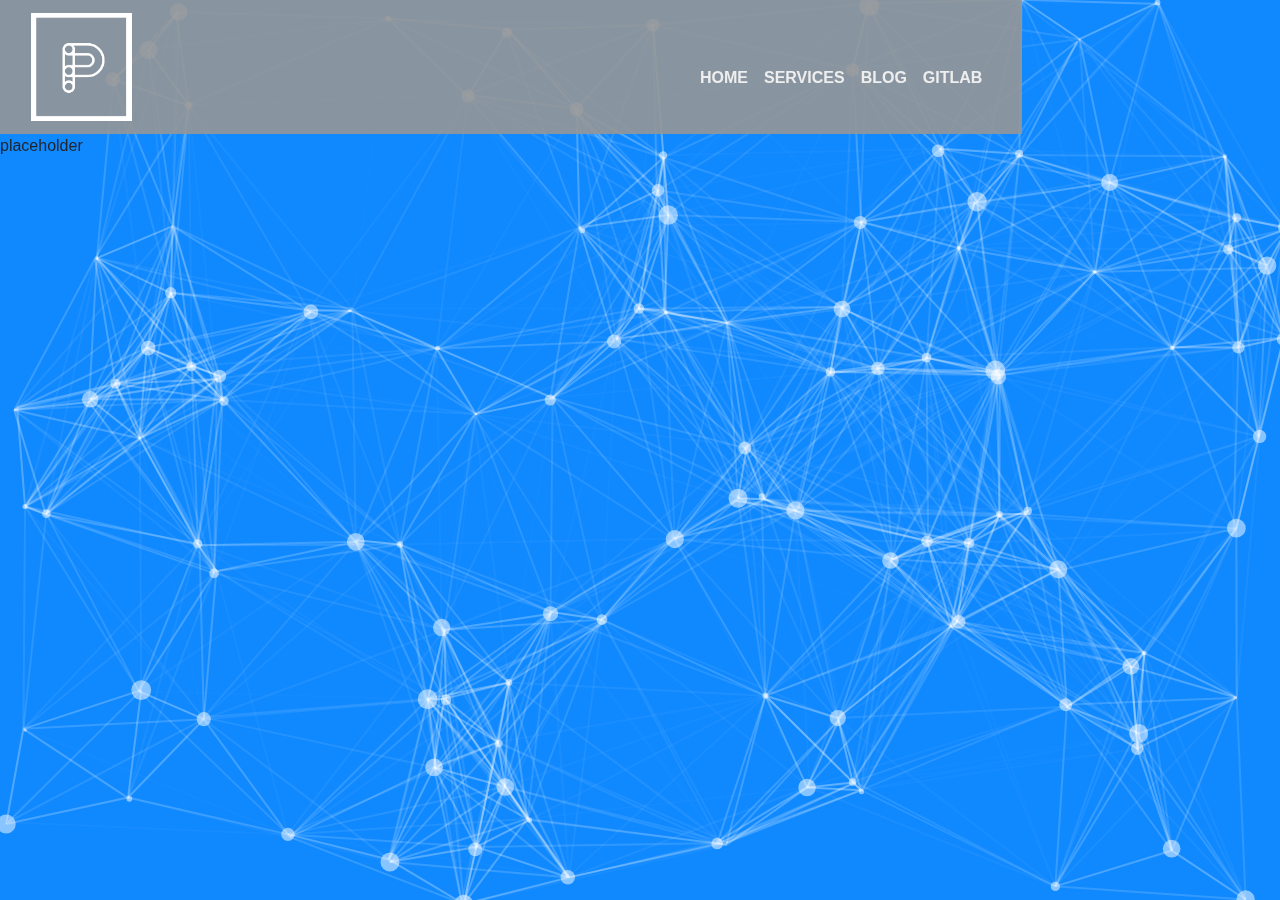
==== index.html @ f6a4468e "added particle effect, touched up Navbar sizing and style" ====
<!doctype html>
<html lang="en">
    <head>
    <!-- Required meta tags -->
        <meta charset="utf-8">
        <meta name="viewport" content="width=device-width, initial-scale=1, shrink-to-fit=no">

        <link rel="icon" type="image/png" href="/favicon.png"/>

        <!-- Bootstrap CSS -->
        <link rel="stylesheet" href="/css/bootstrap.min.css">

        <link rel="stylesheet" href="/css/particles.css">
        <link rel="stylesheet" href="/css/global.css">
        <link rel="stylesheet" href="/css/navbar.css">

        <title>Parashar.Dev</title>
    </head>
    <body>

        <div id="content">
            <div id="particles-js"></div>
            <div id="overlay" class="container-fluid">
                <header id="navbar_wrapper" class="row no-gutters">
                    <!-- will load common header with js $().load() method -->
                </header>
                <p>placeholder</p>
            </div>
            
            
            <!--[if lt IE 7]>
                <p>You are using an <strong>outdated</strong> browser. Please upgrade your browser to improve your experience.</p>
            <![endif]-->
        </div>
        <div id="footer_wrapper">
            <!-- will load common footer with js $().load() method -->
        </div>

        <!-- Optional JavaScript -->
        <!-- jQuery first, then Bootstrap JS -->
        <script src="/js/jquery.min.js"></script>
        <script src="/js/bootstrap.bundle.min.js"></script>
        <script src="/js/particles.min.js"></script>
        <script src="/js/all.min.js"></script>
        <script src="/js/index.js"></script>
    </body>
</html>
---- css/particles.css ----
#particles-js {
  background-color: #1089ff;
  position: fixed;
  top: 0;
  right: 0%;
  bottom: 0;
  left: 0;
  z-index: 0;
}
#overlay {
  position: relative;
  padding: 0px;
}
---- css/global.css ----
.bg-grey {
    background-color: rgba(150,150,150, 0.9);;
}
---- css/navbar.css ----
.navbar-img {
    content:url("/img/white_logo_transparent_background.png");
    width: 85%;
    height: 100%;
}

nav ul li a {
    color: #eeeeee;
}

nav ul li a:hover {
    color: #e5e5e5;
}

nav ul li a,
nav ul li a:after,
nav ul li a:before {
  transition: all .5s;
}

nav.stroke ul li a,
nav.fill ul li a {
  position: relative;
}
nav.stroke ul li a:after,
nav.fill ul li a:after {
  position: absolute;
  bottom: 0;
  left: 0;
  right: 0;
  margin: auto;
  width: 0%;
  content: '.';
  color: transparent;
  background: #aaa;
  height: 1px;
}
nav.stroke ul li a:hover:after {
  width: 100%;
}

nav.fill ul li a {
  transition: all 2s;
}

nav.fill ul li a:after {
  text-align: left;
  content: '.';
  margin: 0;
  opacity: 0;
}
nav.fill ul li a:hover {
  color: #fff;
  z-index: 1;
}
nav.fill ul li a:hover:after {
  z-index: -10;
  animation: fill 1s forwards;
  -webkit-animation: fill 1s forwards;
  -moz-animation: fill 1s forwards;
  opacity: 1;
}

@media (max-width: 767.98px) {
    .navbar-toggler {
        width: 47px;
        height: 34px;
        background-color: #000000;
    }

    .navbar-toggler .line{
        width: 100%;
        float: right;
        height: 2px;
        background-color: #ffffff;
        margin-bottom: 5px;
    }

    
    
}

@media (max-width: 1300px) {
    .navbar-img {
        content:url("/img/white_logo_transparent_background_mobile.png");
        width: 50%;
        height: 50%;
    }
}
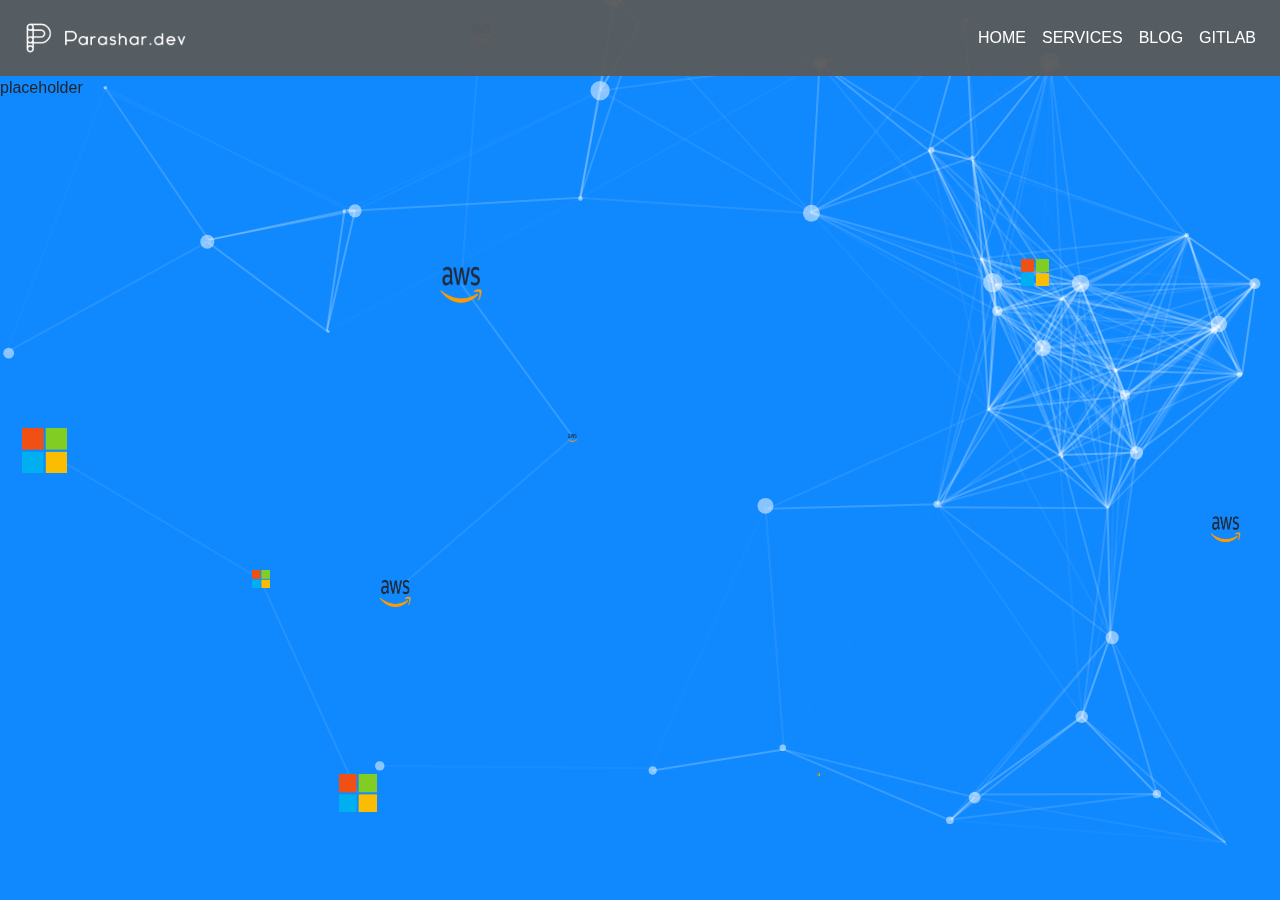
==== commit 91437e42: "added multicloud particle effect" ====
--- a/index.html
+++ b/index.html
@@ -14,12 +14,14 @@
         <link rel="stylesheet" href="/css/global.css">
         <link rel="stylesheet" href="/css/navbar.css">
 
-        <title>Parashar.Dev</title>
+        <title>Parashar.Dev - Software Development Firm</title>
     </head>
     <body>
 
         <div id="content">
             <div id="particles-js"></div>
+            <div id="particles-js-2"></div>
+            <div id="particles-js-3"></div>
             <div id="overlay" class="container-fluid">
                 <header id="navbar_wrapper" class="row no-gutters">
                     <!-- will load common header with js $().load() method -->
--- a/css/particles.css
+++ b/css/particles.css
@@ -1,5 +1,26 @@
 #particles-js {
   background-color: #1089ff;
+  position: fixed;
+  top: 0;
+  right: 0%;
+  bottom: 0;
+  left: 0;
+  z-index: 0;
+}
+
+#particles-js-2 {
+  background-color: transparent;
+  position: fixed;
+  top: 0;
+  right: 0%;
+  bottom: 0;
+  left: 0;
+  z-index: 0;
+}
+
+
+#particles-js-3 {
+  background-color: transparent;
   position: fixed;
   top: 0;
   right: 0%;
--- a/css/navbar.css
+++ b/css/navbar.css
@@ -1,17 +1,23 @@
-.navbar-img {
-    content:url("/img/white_logo_transparent_background.png");
-    width: 85%;
-    height: 100%;
+/*Nav Background */
+.navbar-custom {
+    background-color: rgba(90,90,90, 0.95);
 }
 
+/*Nav toggler bg color*/
+.navbar-toggler {
+    background-color: #ffffff;
+}
+
+/*Link colors*/
 nav ul li a {
-    color: #eeeeee;
+    color: #ffffff;
 }
 
 nav ul li a:hover {
-    color: #e5e5e5;
+    color: #1089ff;
 }
 
+/* Stroke animation under links*/
 nav ul li a,
 nav ul li a:after,
 nav ul li a:before {
@@ -32,7 +38,7 @@
   width: 0%;
   content: '.';
   color: transparent;
-  background: #aaa;
+  background: #1089ff;
   height: 1px;
 }
 nav.stroke ul li a:hover:after {
@@ -59,31 +65,4 @@
   -webkit-animation: fill 1s forwards;
   -moz-animation: fill 1s forwards;
   opacity: 1;
-}
-
-@media (max-width: 767.98px) {
-    .navbar-toggler {
-        width: 47px;
-        height: 34px;
-        background-color: #000000;
-    }
-
-    .navbar-toggler .line{
-        width: 100%;
-        float: right;
-        height: 2px;
-        background-color: #ffffff;
-        margin-bottom: 5px;
-    }
-
-    
-    
-}
-
-@media (max-width: 1300px) {
-    .navbar-img {
-        content:url("/img/white_logo_transparent_background_mobile.png");
-        width: 50%;
-        height: 50%;
-    }
 }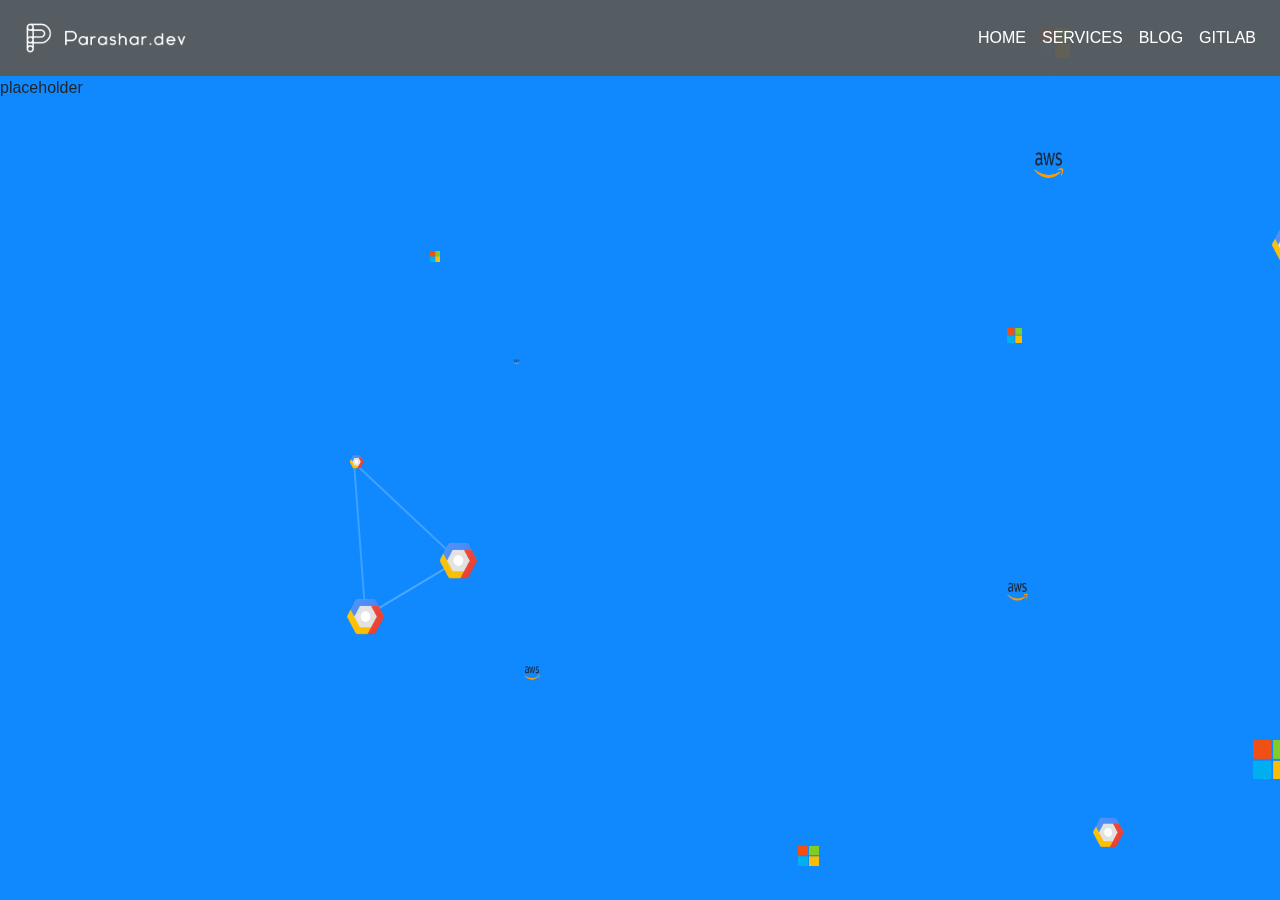
==== commit 91d11dba: "stripped excess CSS and JS, added mouseover effect on image" ====
--- a/index.html
+++ b/index.html
@@ -43,7 +43,6 @@
         <script src="/js/jquery.min.js"></script>
         <script src="/js/bootstrap.bundle.min.js"></script>
         <script src="/js/particles.min.js"></script>
-        <script src="/js/all.min.js"></script>
         <script src="/js/index.js"></script>
     </body>
 </html>--- a/css/particles.css
+++ b/css/particles.css
@@ -18,7 +18,6 @@
   z-index: 0;
 }
 
-
 #particles-js-3 {
   background-color: transparent;
   position: fixed;
@@ -28,8 +27,3 @@
   left: 0;
   z-index: 0;
 }
-#overlay {
-  position: relative;
-  padding: 0px;
-}
-
--- a/css/global.css
+++ b/css/global.css
@@ -0,0 +1,4 @@
+#overlay {
+    position: relative;
+    padding: 0px;
+  }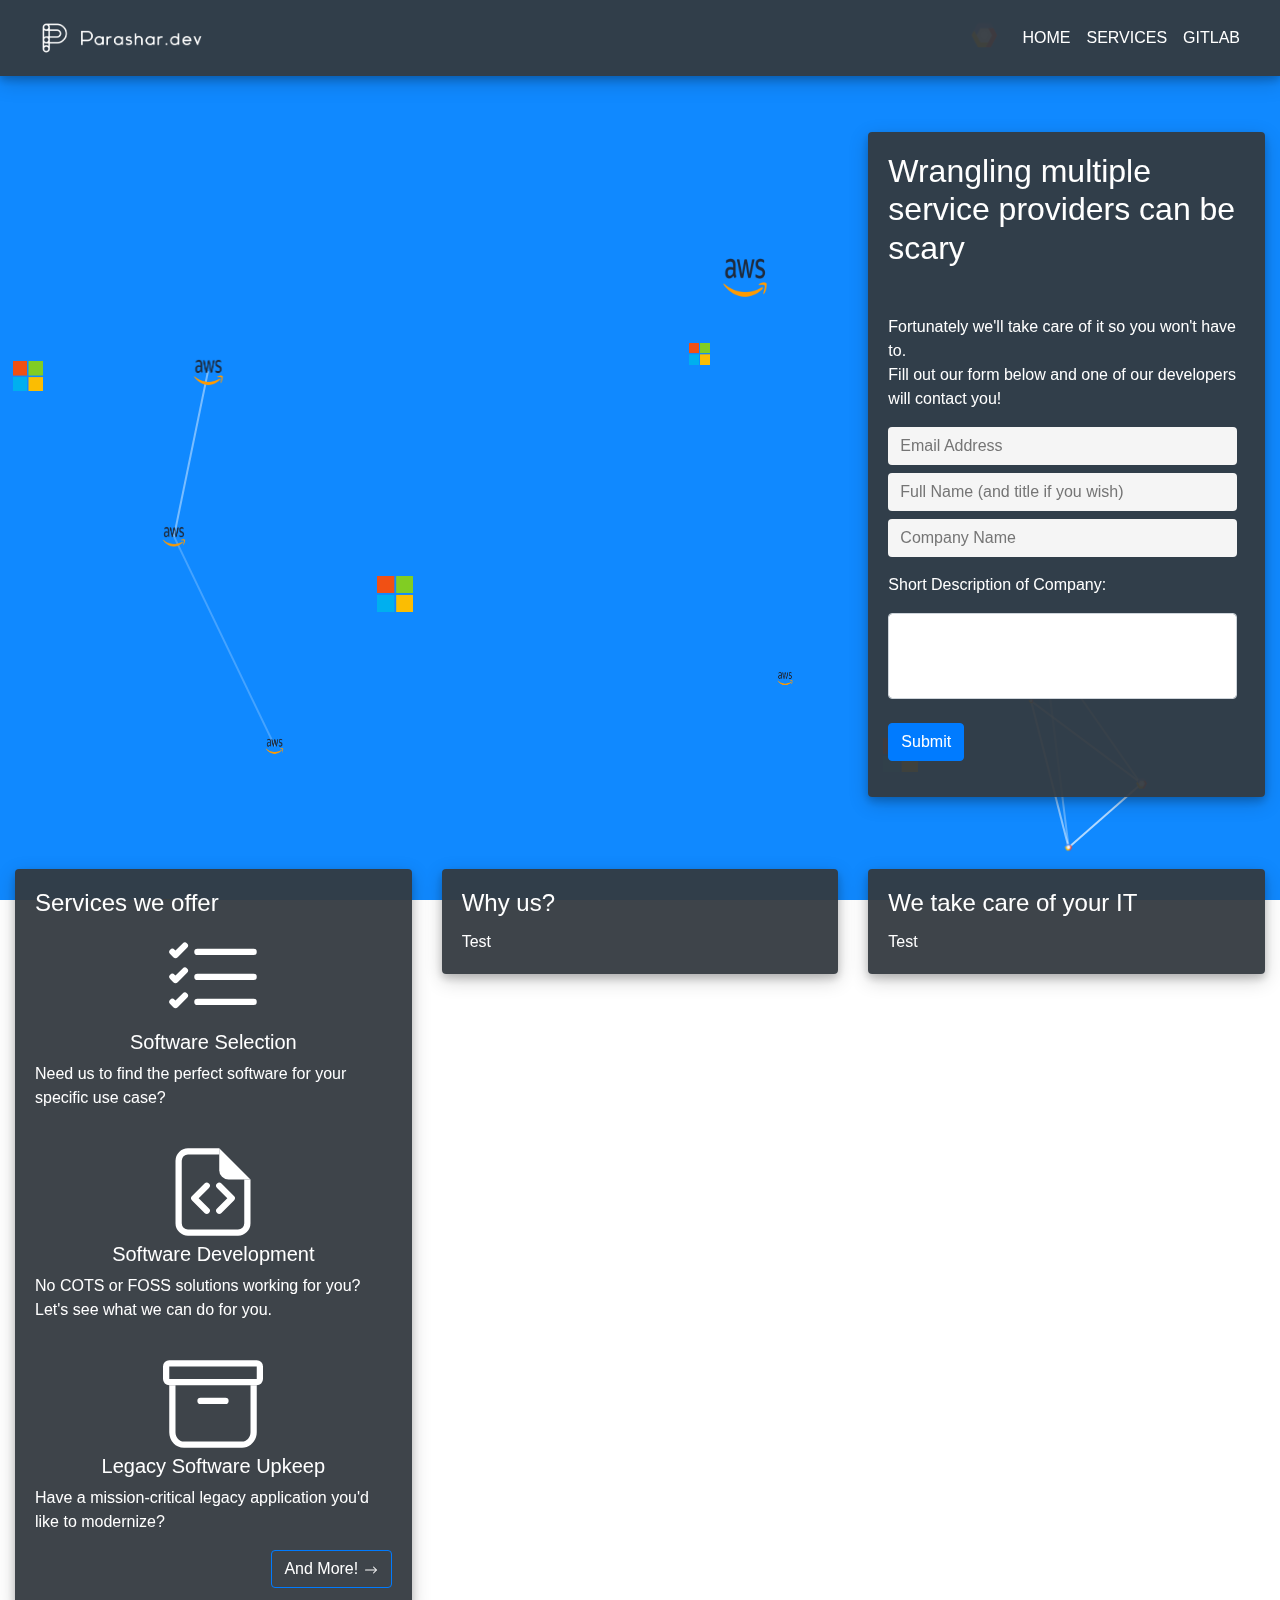
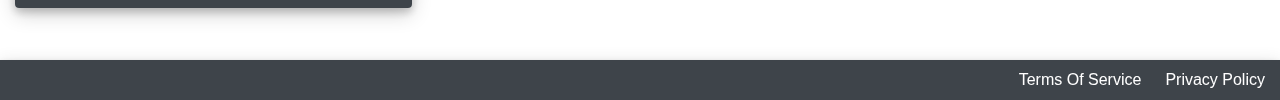
==== commit add129c7: "Revamped home page and added privacy+tos" ====
--- a/index.html
+++ b/index.html
@@ -23,19 +23,143 @@
             <div id="particles-js-2"></div>
             <div id="particles-js-3"></div>
             <div id="overlay" class="container-fluid">
-                <header id="navbar_wrapper" class="row no-gutters">
+                <header id="navbar_wrapper" class="row mx-0">
                     <!-- will load common header with js $().load() method -->
                 </header>
-                <p>placeholder</p>
+                <div class="row mx-0">
+                    <div class="col-lg-4 offset-lg-8 py-1 contact-form">
+                        <div class="card-body card-shadow text-white bg-custom-gray rounded">
+                            <h2 class="card-title">
+                                Wrangling multiple service providers can be scary
+                            </h2>
+                            <p class="card-text mt-5">
+                                Fortunately we'll take care of it so you won't have to.
+                                <br>Fill out our form below and one of our developers will contact you!
+                            </p>
+                            <form class="card-text" onsubmit="return false;" novalidate>
+                                <div class="form-group mr-2 my-2">
+                                    <input type="text" class="form-control-plaintext input-box-indent rounded" id="quoteEmail" placeholder="Email Address" style="background-color: whitesmoke;" required>
+                                </div>
+                                <div class="form-group mr-2 my-2">
+                                    <input type="text" class="form-control-plaintext input-box-indent rounded" id="fullname" placeholder="Full Name (and title if you wish)" style="background-color: whitesmoke;" required>
+                                </div>
+                                <div class="form-group mr-2 my-2">
+                                    <input type="text" class="form-control-plaintext input-box-indent rounded" id="companyName" placeholder="Company Name" style="background-color: whitesmoke;" required>
+                                </div>
+                                <div class="form-group mr-2 my-3">
+                                    <p>Short Description of Company:</p>
+                                    <textarea class="form-control" id="commentSection" rows="3" style="resize: none;" required></textarea>
+                                </div>
+                                <div class="form-group mr-2 my-2">
+                                    <button type="submit" id="footerEmailEnrollButton" class="btn btn-primary my-2">Submit</button>
+                                </div>
+                            </form>
+                        </div>
+                    </div>
+                </div>
+                <div class="row mx-0 services-container">
+                    <div class="col-md-4 py-1">
+                        <div class="card-body card-shadow bg-custom-gray text-white rounded">
+                            <h4 class="card-title">
+                                Services we offer
+                            </h4>
+                            <div class="card-text row">
+                                <div class="col-12 d-flex justify-content-center">
+                                    <svg class="bi bi-list-check service-logo" width="2em" height="2em" viewBox="0 0 16 16" fill="currentColor" xmlns="http://www.w3.org/2000/svg">
+                                        <path fill-rule="evenodd" d="M5 11.5a.5.5 0 0 1 .5-.5h9a.5.5 0 0 1 0 1h-9a.5.5 0 0 1-.5-.5zm0-4a.5.5 0 0 1 .5-.5h9a.5.5 0 0 1 0 1h-9a.5.5 0 0 1-.5-.5zm0-4a.5.5 0 0 1 .5-.5h9a.5.5 0 0 1 0 1h-9a.5.5 0 0 1-.5-.5zM3.854 2.146a.5.5 0 0 1 0 .708l-1.5 1.5a.5.5 0 0 1-.708 0l-.5-.5a.5.5 0 1 1 .708-.708L2 3.293l1.146-1.147a.5.5 0 0 1 .708 0zm0 4a.5.5 0 0 1 0 .708l-1.5 1.5a.5.5 0 0 1-.708 0l-.5-.5a.5.5 0 1 1 .708-.708L2 7.293l1.146-1.147a.5.5 0 0 1 .708 0zm0 4a.5.5 0 0 1 0 .708l-1.5 1.5a.5.5 0 0 1-.708 0l-.5-.5a.5.5 0 0 1 .708-.708l.146.147 1.146-1.147a.5.5 0 0 1 .708 0z"/>
+                                    </svg>
+                                </div>
+                                <div class="col-12 d-flex justify-content-center">
+                                    <h5>
+                                        Software Selection
+                                    </h5>
+                                </div>
+                                <div class="col-12 d-flex justify-content-center">
+                                    <p>
+                                        Need us to find the perfect software for your specific use case?
+                                    </p>
+                                </div>
+                            </div>
+                            <div class="card-text row pt-3">
+                                <div class="col-12 d-flex justify-content-center">
+                                    <svg class="bi bi-file-earmark-code service-logo" width="2em" height="2em" viewBox="0 0 16 16" fill="currentColor" xmlns="http://www.w3.org/2000/svg">
+                                        <path d="M4 1h5v1H4a1 1 0 0 0-1 1v10a1 1 0 0 0 1 1h8a1 1 0 0 0 1-1V6h1v7a2 2 0 0 1-2 2H4a2 2 0 0 1-2-2V3a2 2 0 0 1 2-2z"/>
+                                        <path d="M9 4.5V1l5 5h-3.5A1.5 1.5 0 0 1 9 4.5z"/>
+                                        <path fill-rule="evenodd" d="M8.646 6.646a.5.5 0 0 1 .708 0l2 2a.5.5 0 0 1 0 .708l-2 2a.5.5 0 0 1-.708-.708L10.293 9 8.646 7.354a.5.5 0 0 1 0-.708zm-1.292 0a.5.5 0 0 0-.708 0l-2 2a.5.5 0 0 0 0 .708l2 2a.5.5 0 0 0 .708-.708L5.707 9l1.647-1.646a.5.5 0 0 0 0-.708z"/>
+                                      </svg>
+                                </div>
+                                <div class="col-12 d-flex justify-content-center">
+                                    <h5>
+                                        Software Development
+                                    </h5>
+                                </div>
+                                <div class="col-12 d-flex justify-content-center">
+                                    <p>
+                                        No COTS or FOSS solutions working for you? Let's see what we can do for you.
+                                    </p>
+                                </div>
+                            </div>
+                            <div class="card-text row pt-3">
+                                <div class="col-12 d-flex justify-content-center">
+                                    <svg class="bi bi-archive service-logo" width="2em" height="2em" viewBox="0 0 16 16" fill="currentColor" xmlns="http://www.w3.org/2000/svg">
+                                        <path fill-rule="evenodd" d="M2 5v7.5c0 .864.642 1.5 1.357 1.5h9.286c.715 0 1.357-.636 1.357-1.5V5h1v7.5c0 1.345-1.021 2.5-2.357 2.5H3.357C2.021 15 1 13.845 1 12.5V5h1z"/>
+                                        <path fill-rule="evenodd" d="M5.5 7.5A.5.5 0 0 1 6 7h4a.5.5 0 0 1 0 1H6a.5.5 0 0 1-.5-.5zM15 2H1v2h14V2zM1 1a1 1 0 0 0-1 1v2a1 1 0 0 0 1 1h14a1 1 0 0 0 1-1V2a1 1 0 0 0-1-1H1z"/>
+                                      </svg>
+                                </div>
+                                <div class="col-12 d-flex justify-content-center">
+                                    <h5>
+                                        Legacy Software Upkeep
+                                    </h5>
+                                </div>
+                                <div class="col-12 d-flex justify-content-center">
+                                    <p>
+                                        Have a mission-critical legacy application you'd like to modernize?
+                                    </p>
+                                </div>
+                            </div>
+                            <div class="card-text row">
+                                <div class="col-12 d-flex justify-content-end">
+                                    <button onclick="window.location.href='/services.html'" class="btn btn-outline-primary text-nowrap text-white">
+                                        And More!
+                                        <svg class="bi bi-arrow-right" width="1em" height="1em" viewBox="0 0 16 16" fill="currentColor" xmlns="http://www.w3.org/2000/svg">
+                                            <path fill-rule="evenodd" d="M10.146 4.646a.5.5 0 0 1 .708 0l3 3a.5.5 0 0 1 0 .708l-3 3a.5.5 0 0 1-.708-.708L12.793 8l-2.647-2.646a.5.5 0 0 1 0-.708z"/>
+                                            <path fill-rule="evenodd" d="M2 8a.5.5 0 0 1 .5-.5H13a.5.5 0 0 1 0 1H2.5A.5.5 0 0 1 2 8z"/>
+                                        </svg> 
+                                    </button>
+                                </div>
+                            </div>
+                        </div>
+                    </div>
+                    <div class="col-md-4 py-1">
+                        <div class="card-body card-shadow bg-custom-gray text-white rounded">
+                            <h4 class="card-title">
+                                Why us?
+                            </h4>
+                            <p class="card-text">
+                                Test
+                            </p>
+                        </div>
+                    </div>
+                    <div class="col-md-4 py-1">
+                        <div class="card-body card-shadow bg-custom-gray text-white rounded">
+                            <h4 class="card-title">
+                                We take care of your IT
+                            </h4>
+                            <p class="card-text">
+                                Test
+                            </p>
+                        </div>
+                    </div>
+                </div>
+                <div id="footer_wrapper" class="row mx-0">
+                    <!-- will load common footer with js $().load() method -->
+                </div>
             </div>
             
             
             <!--[if lt IE 7]>
                 <p>You are using an <strong>outdated</strong> browser. Please upgrade your browser to improve your experience.</p>
             <![endif]-->
-        </div>
-        <div id="footer_wrapper">
-            <!-- will load common footer with js $().load() method -->
         </div>
 
         <!-- Optional JavaScript -->
--- a/css/global.css
+++ b/css/global.css
@@ -1,4 +1,66 @@
+html {
+  scroll-behavior: smooth;
+}
+
 #overlay {
-    position: relative;
-    padding: 0px;
-  }+  position: relative;
+  padding: 0px;
+}
+
+.bg-custom-gray {
+  background-color: rgba(52,58,64, 0.95);
+}
+
+.card-shadow {
+  box-shadow: 0 4px 8px 0 rgba(0, 0, 0, 0.2), 0 6px 20px 0 rgba(0, 0, 0, 0.19);
+}
+
+.contact-form {
+  margin-top: 10%;
+}
+
+.services-container {
+  margin-top: 5%;
+}
+
+.service-logo {
+  font-size: 50px;
+}
+
+.input-box-indent {
+  text-indent: 12px;
+}
+
+.link-format {
+  color: #ffffff;
+  text-decoration: none;
+}
+
+.link-format:hover {
+  color: #1089ff;
+  text-decoration: none;
+}
+
+/* Large devices (desktops, less than 1200px) */
+@media (max-width: 1199.98px) { 
+
+}
+
+/* Medium devices (tablets, less than 992px) */
+@media (max-width: 991.98px) { 
+  .contact-form {
+    margin-top: 45%;
+  }
+}
+
+/* Small devices (landscape phones, less than 768px) */
+@media (max-width: 767.98px) {
+
+}
+
+/* Extra small devices (portrait phones, less than 576px) */
+@media (max-width: 575.98px) {
+  .navbar {
+    position: static;
+  }
+}
--- a/css/navbar.css
+++ b/css/navbar.css
@@ -1,20 +1,15 @@
-/*Nav Background */
-.navbar-custom {
-    background-color: rgba(90,90,90, 0.95);
-}
-
 /*Nav toggler bg color*/
 .navbar-toggler {
-    background-color: #ffffff;
+  background-color: #ffffff;
 }
 
 /*Link colors*/
 nav ul li a {
-    color: #ffffff;
+  color: #ffffff;
 }
 
 nav ul li a:hover {
-    color: #1089ff;
+  color: #1089ff;
 }
 
 /* Stroke animation under links*/
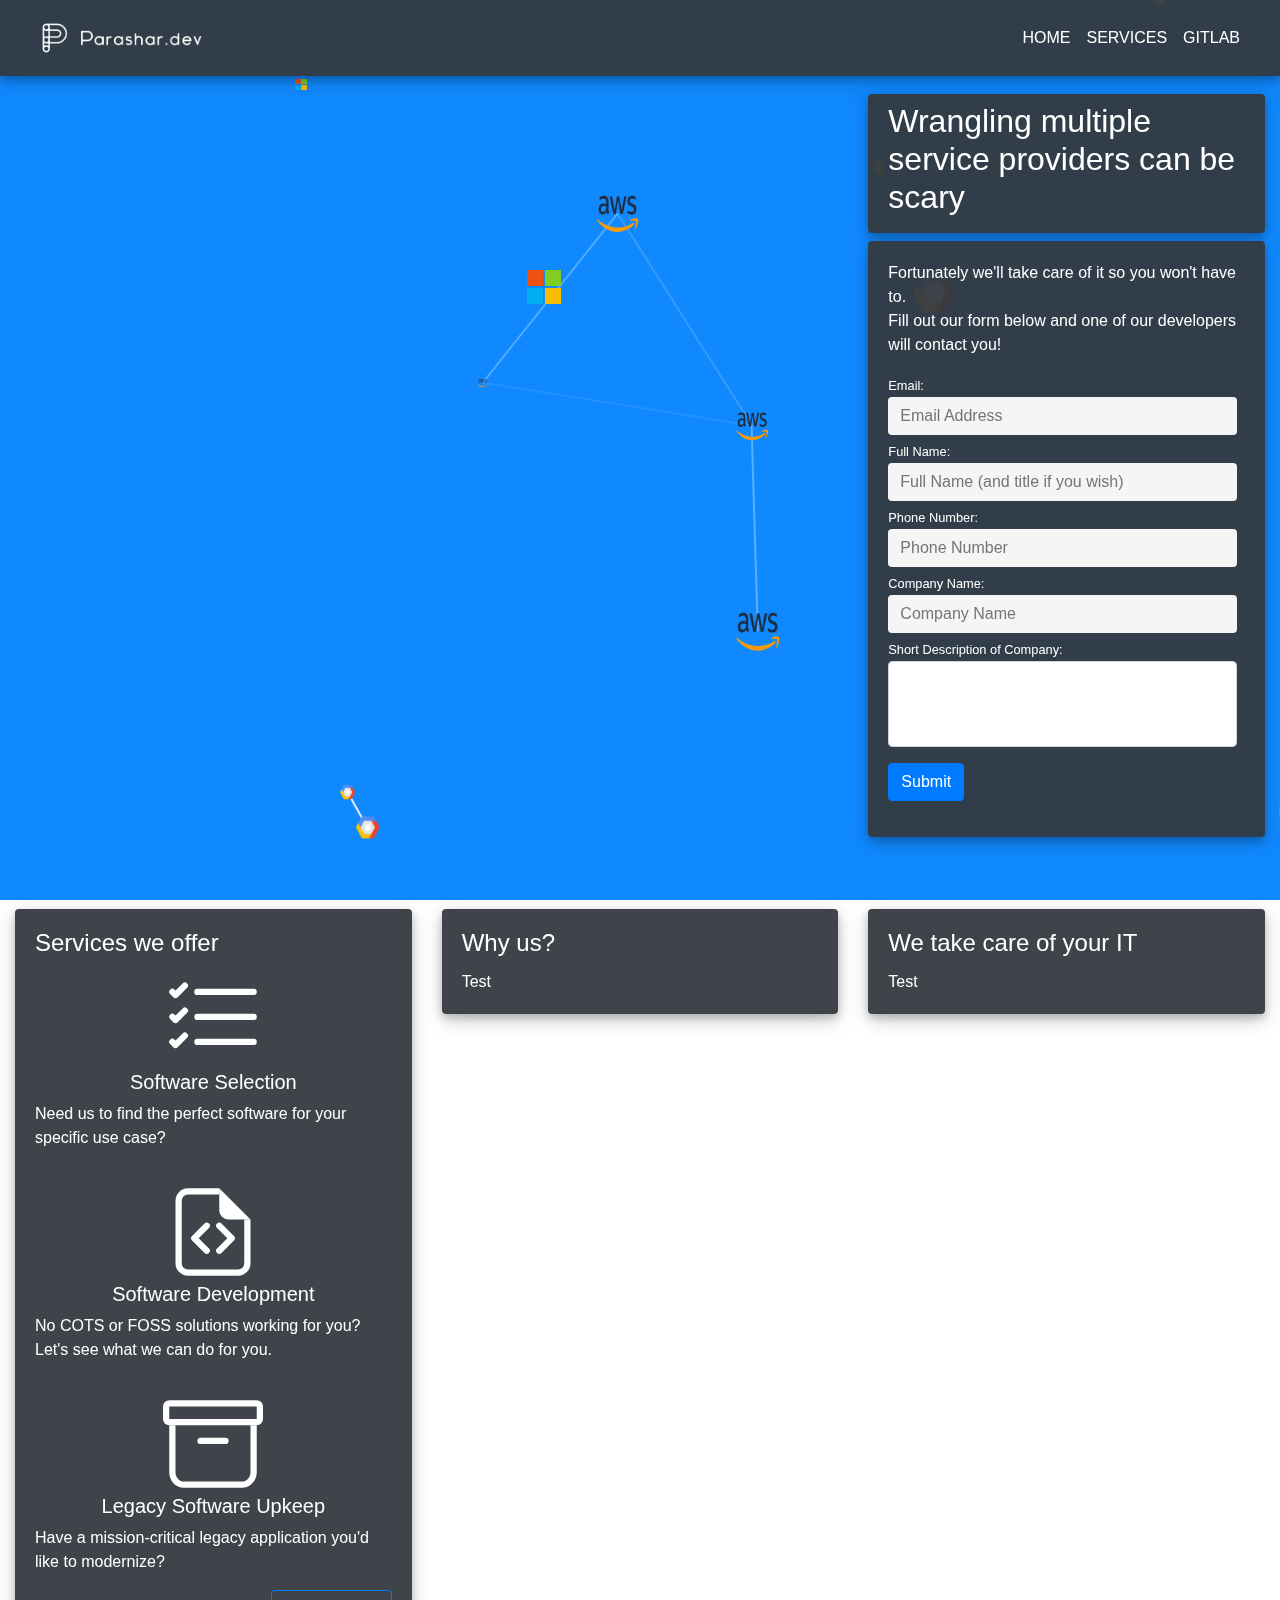
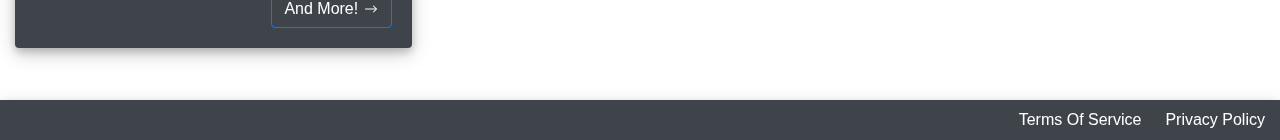
==== commit b7bbfa83: "added fetch function based submit for sending in quote request" ====
--- a/index.html
+++ b/index.html
@@ -28,30 +28,39 @@
                 </header>
                 <div class="row mx-0">
                     <div class="col-lg-4 offset-lg-8 py-1 contact-form">
-                        <div class="card-body card-shadow text-white bg-custom-gray rounded">
+                        <div class="card-body card-shadow text-white bg-custom-gray rounded mb-2 pb-1 pt-2">
                             <h2 class="card-title">
                                 Wrangling multiple service providers can be scary
                             </h2>
-                            <p class="card-text mt-5">
+                        </div>
+                        <div class="card-body card-shadow text-white bg-custom-gray rounded">
+                            <p class="card-text">
                                 Fortunately we'll take care of it so you won't have to.
                                 <br>Fill out our form below and one of our developers will contact you!
                             </p>
-                            <form class="card-text" onsubmit="return false;" novalidate>
-                                <div class="form-group mr-2 my-2">
-                                    <input type="text" class="form-control-plaintext input-box-indent rounded" id="quoteEmail" placeholder="Email Address" style="background-color: whitesmoke;" required>
+                            <form class="card-text" onsubmit="sendQuoteRequest('emailAddress', 'fullname', 'phoneNumber', 'companyName', 'commentSection', 'quoteSendButtonIndex'); return false;" novalidate>
+                                <div class="form-group mr-2 my-1">
+                                    <small>Email:</small>
+                                    <input type="text" class="form-control-plaintext input-box-indent rounded" id="emailAddress" placeholder="Email Address" style="background-color: whitesmoke;" required>
                                 </div>
-                                <div class="form-group mr-2 my-2">
+                                <div class="form-group mr-2 my-1">
+                                    <small>Full Name:</small>
                                     <input type="text" class="form-control-plaintext input-box-indent rounded" id="fullname" placeholder="Full Name (and title if you wish)" style="background-color: whitesmoke;" required>
                                 </div>
-                                <div class="form-group mr-2 my-2">
+                                <div class="form-group mr-2 my-1">
+                                    <small>Phone Number:</small>
+                                    <input type="text" class="form-control-plaintext input-box-indent rounded" id="phoneNumber" placeholder="Phone Number" style="background-color: whitesmoke;" required>
+                                </div>
+                                <div class="form-group mr-2 my-1">
+                                    <small>Company Name:</small>
                                     <input type="text" class="form-control-plaintext input-box-indent rounded" id="companyName" placeholder="Company Name" style="background-color: whitesmoke;" required>
                                 </div>
-                                <div class="form-group mr-2 my-3">
-                                    <p>Short Description of Company:</p>
+                                <div class="form-group mr-2 my-1">
+                                    <small>Short Description of Company:</small>
                                     <textarea class="form-control" id="commentSection" rows="3" style="resize: none;" required></textarea>
                                 </div>
                                 <div class="form-group mr-2 my-2">
-                                    <button type="submit" id="footerEmailEnrollButton" class="btn btn-primary my-2">Submit</button>
+                                    <button type="submit" id="quoteSendButtonIndex" class="btn btn-primary my-2">Submit</button>
                                 </div>
                             </form>
                         </div>
--- a/css/global.css
+++ b/css/global.css
@@ -16,7 +16,7 @@
 }
 
 .contact-form {
-  margin-top: 10%;
+  margin-top: 7%;
 }
 
 .services-container {
@@ -37,7 +37,7 @@
 }
 
 .link-format:hover {
-  color: #1089ff;
+  color: #1190cb;
   text-decoration: none;
 }
 
--- a/css/navbar.css
+++ b/css/navbar.css
@@ -9,7 +9,7 @@
 }
 
 nav ul li a:hover {
-  color: #1089ff;
+  color: #1190cb;
 }
 
 /* Stroke animation under links*/
@@ -33,7 +33,7 @@
   width: 0%;
   content: '.';
   color: transparent;
-  background: #1089ff;
+  background: #1190cb;
   height: 1px;
 }
 nav.stroke ul li a:hover:after {
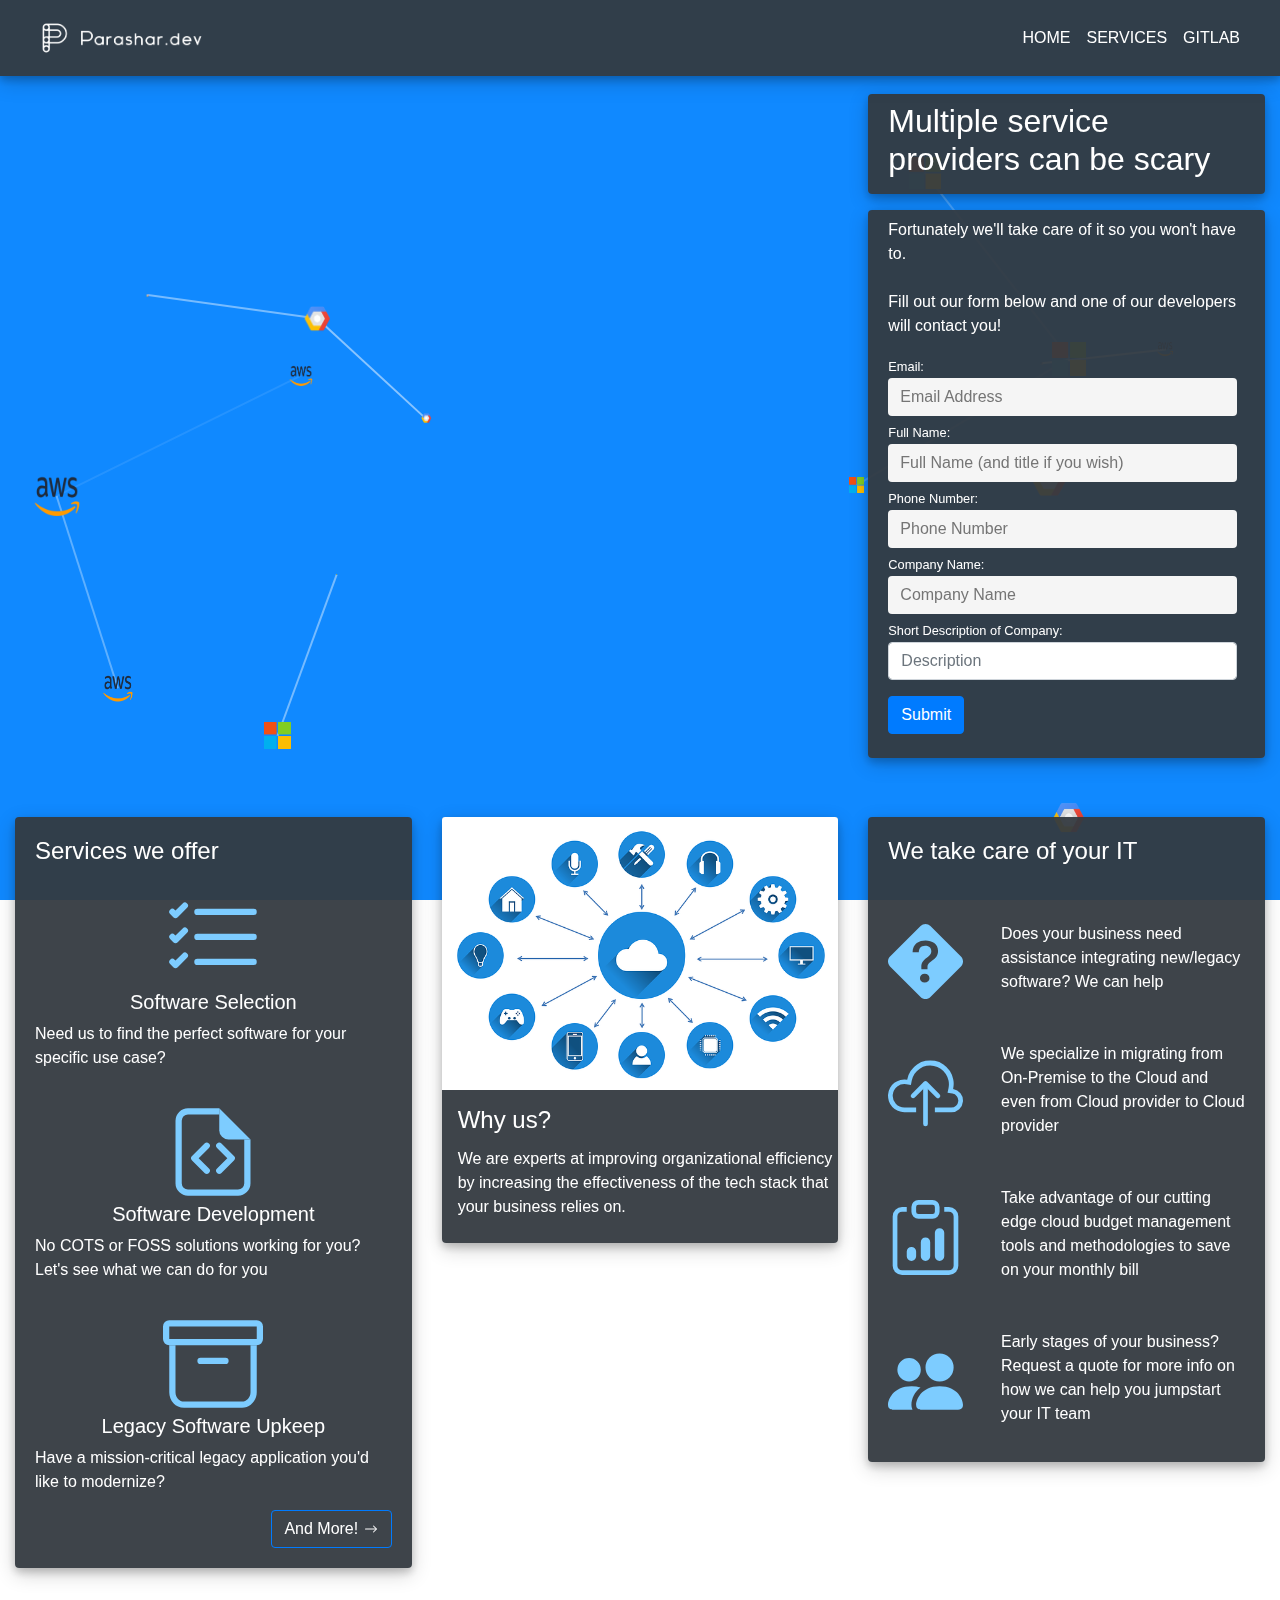
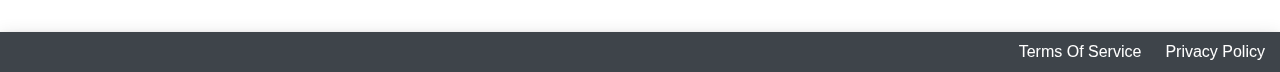
==== commit 1a49cc60: "home page finished" ====
--- a/index.html
+++ b/index.html
@@ -27,16 +27,16 @@
                     <!-- will load common header with js $().load() method -->
                 </header>
                 <div class="row mx-0">
-                    <div class="col-lg-4 offset-lg-8 py-1 contact-form">
-                        <div class="card-body card-shadow text-white bg-custom-gray rounded mb-2 pb-1 pt-2">
+                    <div class="col-md-4 offset-md-8 py-1 contact-form">
+                        <div class="card-body card-shadow text-white bg-custom-gray rounded mb-3 pb-1 pt-2">
                             <h2 class="card-title">
-                                Wrangling multiple service providers can be scary
+                                Multiple service providers can be scary
                             </h2>
                         </div>
-                        <div class="card-body card-shadow text-white bg-custom-gray rounded">
+                        <div class="card-body card-shadow text-white bg-custom-gray rounded py-2">
                             <p class="card-text">
                                 Fortunately we'll take care of it so you won't have to.
-                                <br>Fill out our form below and one of our developers will contact you!
+                                <br><br>Fill out our form below and one of our developers will contact you!
                             </p>
                             <form class="card-text" onsubmit="sendQuoteRequest('emailAddress', 'fullname', 'phoneNumber', 'companyName', 'commentSection', 'quoteSendButtonIndex'); return false;" novalidate>
                                 <div class="form-group mr-2 my-1">
@@ -57,7 +57,7 @@
                                 </div>
                                 <div class="form-group mr-2 my-1">
                                     <small>Short Description of Company:</small>
-                                    <textarea class="form-control" id="commentSection" rows="3" style="resize: none;" required></textarea>
+                                    <textarea class="form-control" id="commentSection" rows="1" style="resize: none;" placeholder="Description" required></textarea>
                                 </div>
                                 <div class="form-group mr-2 my-2">
                                     <button type="submit" id="quoteSendButtonIndex" class="btn btn-primary my-2">Submit</button>
@@ -67,12 +67,12 @@
                     </div>
                 </div>
                 <div class="row mx-0 services-container">
-                    <div class="col-md-4 py-1">
+                    <div class="col-md-4 py-3">
                         <div class="card-body card-shadow bg-custom-gray text-white rounded">
                             <h4 class="card-title">
                                 Services we offer
                             </h4>
-                            <div class="card-text row">
+                            <div class="card-text row mt-4">
                                 <div class="col-12 d-flex justify-content-center">
                                     <svg class="bi bi-list-check service-logo" width="2em" height="2em" viewBox="0 0 16 16" fill="currentColor" xmlns="http://www.w3.org/2000/svg">
                                         <path fill-rule="evenodd" d="M5 11.5a.5.5 0 0 1 .5-.5h9a.5.5 0 0 1 0 1h-9a.5.5 0 0 1-.5-.5zm0-4a.5.5 0 0 1 .5-.5h9a.5.5 0 0 1 0 1h-9a.5.5 0 0 1-.5-.5zm0-4a.5.5 0 0 1 .5-.5h9a.5.5 0 0 1 0 1h-9a.5.5 0 0 1-.5-.5zM3.854 2.146a.5.5 0 0 1 0 .708l-1.5 1.5a.5.5 0 0 1-.708 0l-.5-.5a.5.5 0 1 1 .708-.708L2 3.293l1.146-1.147a.5.5 0 0 1 .708 0zm0 4a.5.5 0 0 1 0 .708l-1.5 1.5a.5.5 0 0 1-.708 0l-.5-.5a.5.5 0 1 1 .708-.708L2 7.293l1.146-1.147a.5.5 0 0 1 .708 0zm0 4a.5.5 0 0 1 0 .708l-1.5 1.5a.5.5 0 0 1-.708 0l-.5-.5a.5.5 0 0 1 .708-.708l.146.147 1.146-1.147a.5.5 0 0 1 .708 0z"/>
@@ -104,7 +104,7 @@
                                 </div>
                                 <div class="col-12 d-flex justify-content-center">
                                     <p>
-                                        No COTS or FOSS solutions working for you? Let's see what we can do for you.
+                                        No COTS or FOSS solutions working for you? Let's see what we can do for you
                                     </p>
                                 </div>
                             </div>
@@ -139,24 +139,74 @@
                             </div>
                         </div>
                     </div>
-                    <div class="col-md-4 py-1">
-                        <div class="card-body card-shadow bg-custom-gray text-white rounded">
-                            <h4 class="card-title">
+                    <div class="col-md-4 py-3">
+                        <div class="card-body card-shadow bg-custom-gray text-white rounded px-0 py-0">
+                            <img src="/img/iot.png" class="card-img-top" alt="cloud architecture image">
+                            <h4 class="card-title pl-3 pt-3">
                                 Why us?
                             </h4>
-                            <p class="card-text">
-                                Test
+                            <p class="card-text pl-3 pb-4">
+                                We are experts at improving organizational efficiency by increasing the effectiveness of the tech stack that your business relies on.
                             </p>
                         </div>
                     </div>
-                    <div class="col-md-4 py-1">
+                    <div class="col-md-4 py-3">
                         <div class="card-body card-shadow bg-custom-gray text-white rounded">
                             <h4 class="card-title">
                                 We take care of your IT
                             </h4>
-                            <p class="card-text">
-                                Test
-                            </p>
+                            <div class="card-text row align-items-center justify-content-between mt-5">
+                                <div class="col-3">
+                                    <svg class="bi bi-question-diamond-fill service-logo" width="1.5em" height="1.5em" viewBox="0 0 16 16" fill="currentColor" xmlns="http://www.w3.org/2000/svg">
+                                        <path fill-rule="evenodd" d="M9.05.435c-.58-.58-1.52-.58-2.1 0L.436 6.95c-.58.58-.58 1.519 0 2.098l6.516 6.516c.58.58 1.519.58 2.098 0l6.516-6.516c.58-.58.58-1.519 0-2.098L9.05.435zM6.57 6.033H5.25C5.22 4.147 6.68 3.5 8.006 3.5c1.397 0 2.673.73 2.673 2.24 0 1.08-.635 1.594-1.244 2.057-.737.559-1.01.768-1.01 1.486v.355H7.117l-.007-.463c-.038-.927.495-1.498 1.168-1.987.59-.444.965-.736.965-1.371 0-.825-.628-1.168-1.314-1.168-.901 0-1.358.603-1.358 1.384zm1.251 6.443c-.584 0-1.009-.394-1.009-.927 0-.552.425-.94 1.01-.94.609 0 1.028.388 1.028.94 0 .533-.42.927-1.029.927z"/>
+                                      </svg>
+                                </div>
+                                <div class="col-9">
+                                    <p class="ml-3 mt-2">
+                                        Does your business need assistance integrating new/legacy software? We can help
+                                    </p>
+                                </div>
+                            </div>
+                            <div class="card-text row align-items-center justify-content-between mt-4">
+                                <div class="col-3">
+                                    <svg class="bi bi-cloud-upload service-logo" width="1.5em" height="1.5em" viewBox="0 0 16 16" fill="currentColor" xmlns="http://www.w3.org/2000/svg">
+                                        <path d="M4.887 6.2l-.964-.165A2.5 2.5 0 1 0 3.5 11H6v1H3.5a3.5 3.5 0 1 1 .59-6.95 5.002 5.002 0 1 1 9.804 1.98A2.501 2.501 0 0 1 13.5 12H10v-1h3.5a1.5 1.5 0 0 0 .237-2.981L12.7 7.854l.216-1.028a4 4 0 1 0-7.843-1.587l-.185.96z"/>
+                                        <path fill-rule="evenodd" d="M5 8.854a.5.5 0 0 0 .707 0L8 6.56l2.293 2.293A.5.5 0 1 0 11 8.146L8.354 5.5a.5.5 0 0 0-.708 0L5 8.146a.5.5 0 0 0 0 .708z"/>
+                                        <path fill-rule="evenodd" d="M8 6a.5.5 0 0 1 .5.5v8a.5.5 0 0 1-1 0v-8A.5.5 0 0 1 8 6z"/>
+                                      </svg>
+                                </div>
+                                <div class="col-9">
+                                    <p class="ml-3 mt-2">
+                                        We specialize in migrating from On-Premise to the Cloud and even from Cloud provider to Cloud provider
+                                    </p>
+                                </div>
+                            </div>
+                            <div class="card-text row align-items-center justify-content-between mt-4">
+                                <div class="col-3">
+                                    <svg class="bi bi-clipboard-data service-logo" width="1.5em" height="1.5em" viewBox="0 0 16 16" fill="currentColor" xmlns="http://www.w3.org/2000/svg">
+                                        <path fill-rule="evenodd" d="M4 1.5H3a2 2 0 0 0-2 2V14a2 2 0 0 0 2 2h10a2 2 0 0 0 2-2V3.5a2 2 0 0 0-2-2h-1v1h1a1 1 0 0 1 1 1V14a1 1 0 0 1-1 1H3a1 1 0 0 1-1-1V3.5a1 1 0 0 1 1-1h1v-1z"/>
+                                        <path fill-rule="evenodd" d="M9.5 1h-3a.5.5 0 0 0-.5.5v1a.5.5 0 0 0 .5.5h3a.5.5 0 0 0 .5-.5v-1a.5.5 0 0 0-.5-.5zm-3-1A1.5 1.5 0 0 0 5 1.5v1A1.5 1.5 0 0 0 6.5 4h3A1.5 1.5 0 0 0 11 2.5v-1A1.5 1.5 0 0 0 9.5 0h-3z"/>
+                                        <path d="M4 11a1 1 0 1 1 2 0v1a1 1 0 1 1-2 0v-1zm6-4a1 1 0 1 1 2 0v5a1 1 0 1 1-2 0V7zM7 9a1 1 0 0 1 2 0v3a1 1 0 1 1-2 0V9z"/>
+                                      </svg>
+                                </div>
+                                <div class="col-9">
+                                    <p class="ml-3 mt-2">
+                                        Take advantage of our cutting edge cloud budget management tools and methodologies to save on your monthly bill
+                                    </p>
+                                </div>
+                            </div>
+                            <div class="card-text row align-items-center justify-content-between mt-4">
+                                <div class="col-3">
+                                    <svg class="bi bi-people-fill service-logo" width="1.5em" height="1.5em" viewBox="0 0 16 16" fill="currentColor" xmlns="http://www.w3.org/2000/svg">
+                                        <path fill-rule="evenodd" d="M7 14s-1 0-1-1 1-4 5-4 5 3 5 4-1 1-1 1H7zm4-6a3 3 0 1 0 0-6 3 3 0 0 0 0 6zm-5.784 6A2.238 2.238 0 0 1 5 13c0-1.355.68-2.75 1.936-3.72A6.325 6.325 0 0 0 5 9c-4 0-5 3-5 4s1 1 1 1h4.216zM4.5 8a2.5 2.5 0 1 0 0-5 2.5 2.5 0 0 0 0 5z"/>
+                                      </svg>
+                                </div>
+                                <div class="col-9">
+                                    <p class="ml-3 mt-2">
+                                        Early stages of your business? Request a quote for more info on how we can help you jumpstart your IT team
+                                    </p>
+                                </div>
+                            </div>
                         </div>
                     </div>
                 </div>
--- a/css/global.css
+++ b/css/global.css
@@ -20,11 +20,12 @@
 }
 
 .services-container {
-  margin-top: 5%;
+  margin-top: 3%;
 }
 
 .service-logo {
   font-size: 50px;
+  fill: #7dccff;
 }
 
 .input-box-indent {
@@ -37,7 +38,7 @@
 }
 
 .link-format:hover {
-  color: #1190cb;
+  color: #7dccff;
   text-decoration: none;
 }
 
@@ -47,20 +48,22 @@
 }
 
 /* Medium devices (tablets, less than 992px) */
-@media (max-width: 991.98px) { 
+@media (max-width: 991.98px) {
   .contact-form {
-    margin-top: 45%;
+    margin-top: 15%;
   }
 }
 
 /* Small devices (landscape phones, less than 768px) */
 @media (max-width: 767.98px) {
-
+  .contact-form {
+    margin-top: 100%;
+  }
+  .services-container {
+    margin-top: 45%;
+  }
 }
 
 /* Extra small devices (portrait phones, less than 576px) */
 @media (max-width: 575.98px) {
-  .navbar {
-    position: static;
-  }
 }
--- a/css/navbar.css
+++ b/css/navbar.css
@@ -9,7 +9,7 @@
 }
 
 nav ul li a:hover {
-  color: #1190cb;
+  color: #7dccff;
 }
 
 /* Stroke animation under links*/
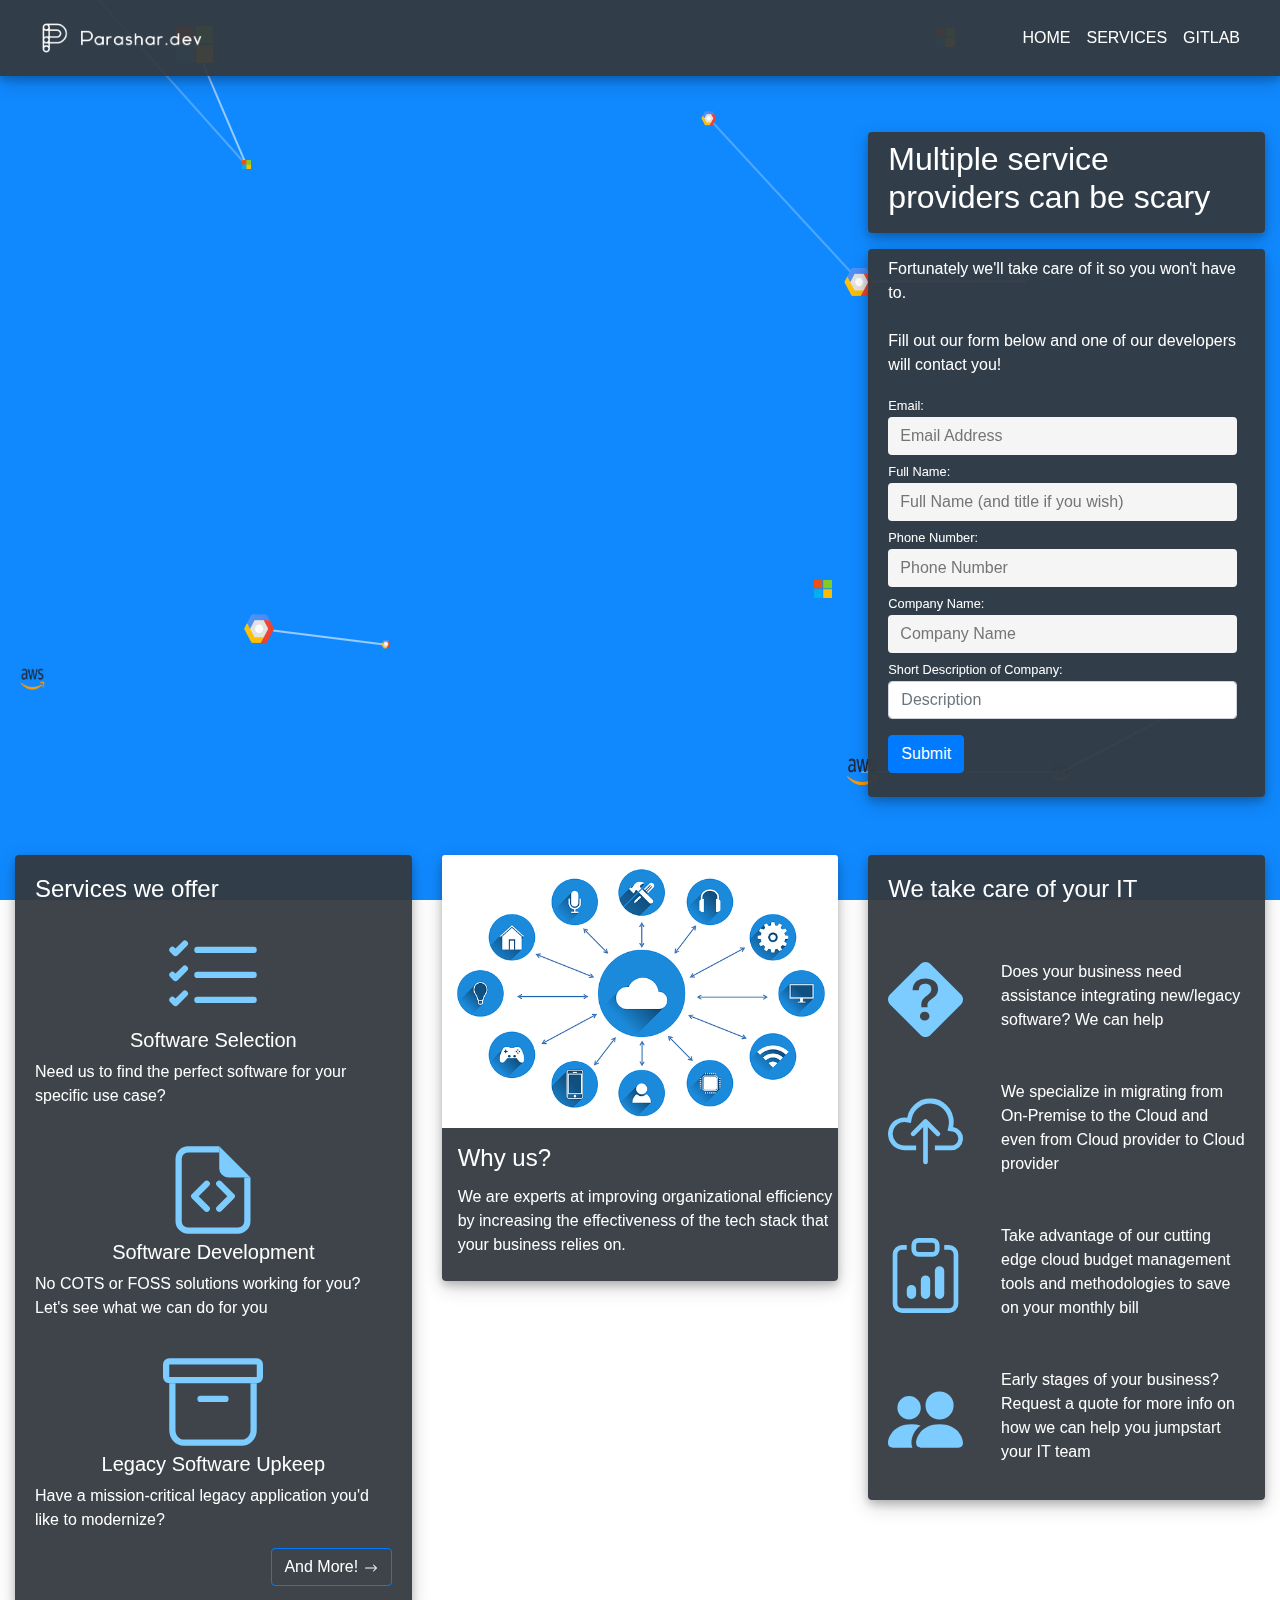
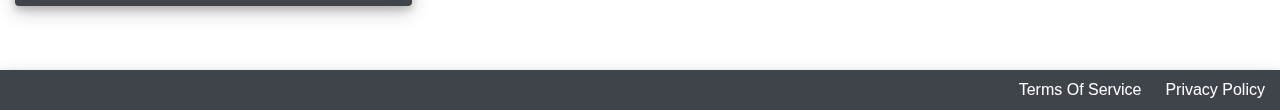
==== commit d4455a75: "added services page template" ====
--- a/index.html
+++ b/index.html
@@ -12,6 +12,7 @@
 
         <link rel="stylesheet" href="/css/particles.css">
         <link rel="stylesheet" href="/css/global.css">
+        <link rel="stylesheet" href="/css/index.css">
         <link rel="stylesheet" href="/css/navbar.css">
 
         <title>Parashar.Dev - Software Development Firm</title>
@@ -26,7 +27,7 @@
                 <header id="navbar_wrapper" class="row mx-0">
                     <!-- will load common header with js $().load() method -->
                 </header>
-                <div class="row mx-0">
+                <div class="row mx-0 services-container">
                     <div class="col-md-4 offset-md-8 py-1 contact-form">
                         <div class="card-body card-shadow text-white bg-custom-gray rounded mb-3 pb-1 pt-2">
                             <h2 class="card-title">
--- a/css/global.css
+++ b/css/global.css
@@ -13,14 +13,6 @@
 
 .card-shadow {
   box-shadow: 0 4px 8px 0 rgba(0, 0, 0, 0.2), 0 6px 20px 0 rgba(0, 0, 0, 0.19);
-}
-
-.contact-form {
-  margin-top: 7%;
-}
-
-.services-container {
-  margin-top: 3%;
 }
 
 .service-logo {
@@ -44,24 +36,14 @@
 
 /* Large devices (desktops, less than 1200px) */
 @media (max-width: 1199.98px) { 
-
 }
 
 /* Medium devices (tablets, less than 992px) */
 @media (max-width: 991.98px) {
-  .contact-form {
-    margin-top: 15%;
-  }
 }
 
 /* Small devices (landscape phones, less than 768px) */
 @media (max-width: 767.98px) {
-  .contact-form {
-    margin-top: 100%;
-  }
-  .services-container {
-    margin-top: 45%;
-  }
 }
 
 /* Extra small devices (portrait phones, less than 576px) */
--- a/css/index.css
+++ b/css/index.css
@@ -0,0 +1,33 @@
+.contact-form {
+  margin-top: 7%;
+}
+  
+.services-container {
+  margin-top: 3%;
+}
+
+/* Large devices (desktops, less than 1200px) */
+@media (max-width: 1199.98px) { 
+
+}
+
+/* Medium devices (tablets, less than 992px) */
+@media (max-width: 991.98px) {
+  .contact-form {
+    margin-top: 15%;
+  }
+}
+
+/* Small devices (landscape phones, less than 768px) */
+@media (max-width: 767.98px) {
+  .contact-form {
+    margin-top: 100%;
+  }
+  .services-container {
+    margin-top: 45%;
+  }
+}
+
+/* Extra small devices (portrait phones, less than 576px) */
+@media (max-width: 575.98px) {
+}
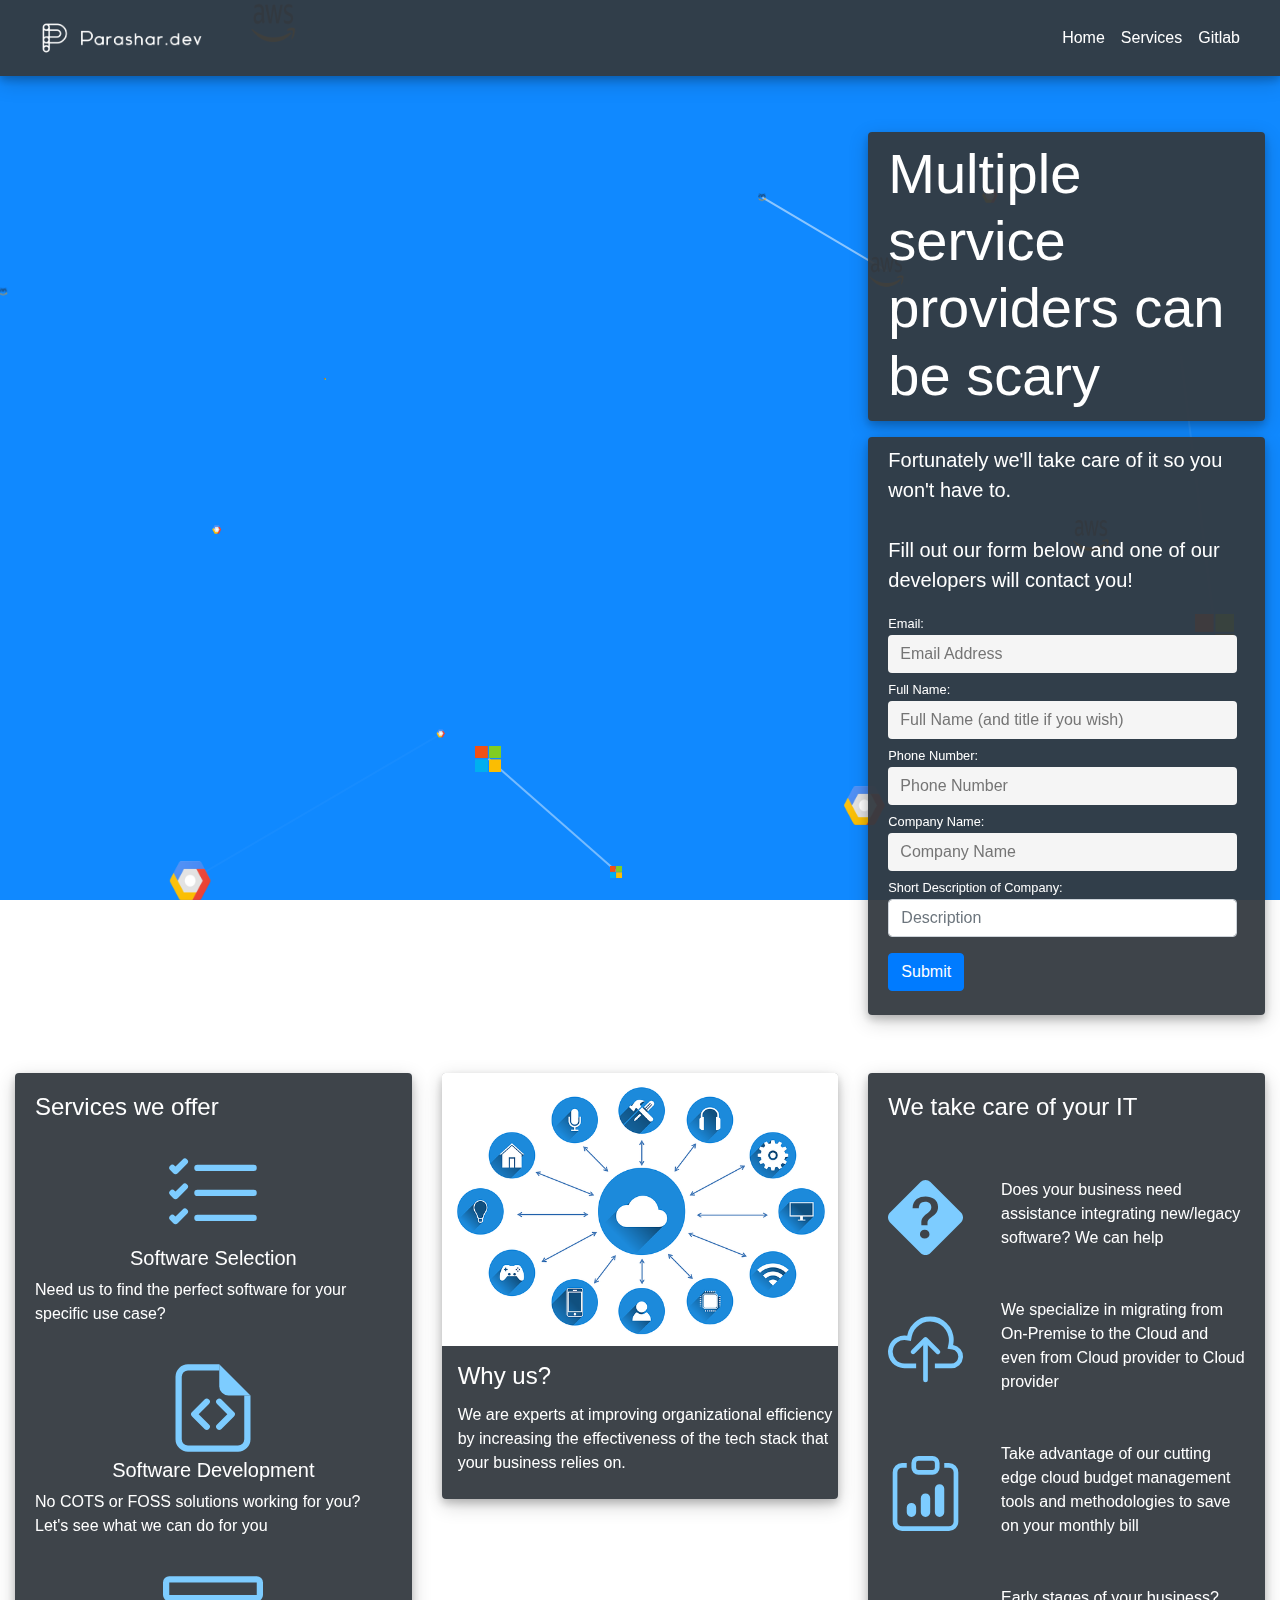
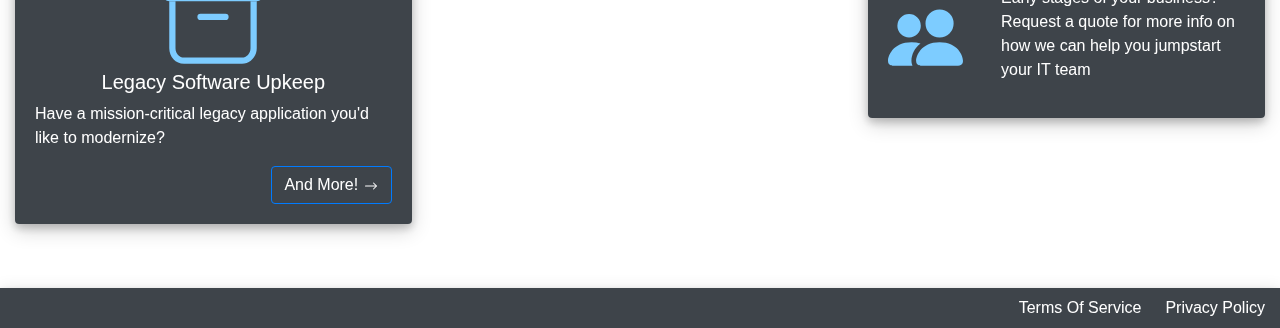
==== commit 822a9292: "base website completed" ====
--- a/index.html
+++ b/index.html
@@ -30,12 +30,12 @@
                 <div class="row mx-0 services-container">
                     <div class="col-md-4 offset-md-8 py-1 contact-form">
                         <div class="card-body card-shadow text-white bg-custom-gray rounded mb-3 pb-1 pt-2">
-                            <h2 class="card-title">
+                            <h1 class="display-4">
                                 Multiple service providers can be scary
-                            </h2>
+                            </h1>
                         </div>
                         <div class="card-body card-shadow text-white bg-custom-gray rounded py-2">
-                            <p class="card-text">
+                            <p class="lead">
                                 Fortunately we'll take care of it so you won't have to.
                                 <br><br>Fill out our form below and one of our developers will contact you!
                             </p>
--- a/css/index.css
+++ b/css/index.css
@@ -21,7 +21,7 @@
 /* Small devices (landscape phones, less than 768px) */
 @media (max-width: 767.98px) {
   .contact-form {
-    margin-top: 100%;
+    margin-top: 45%;
   }
   .services-container {
     margin-top: 45%;
